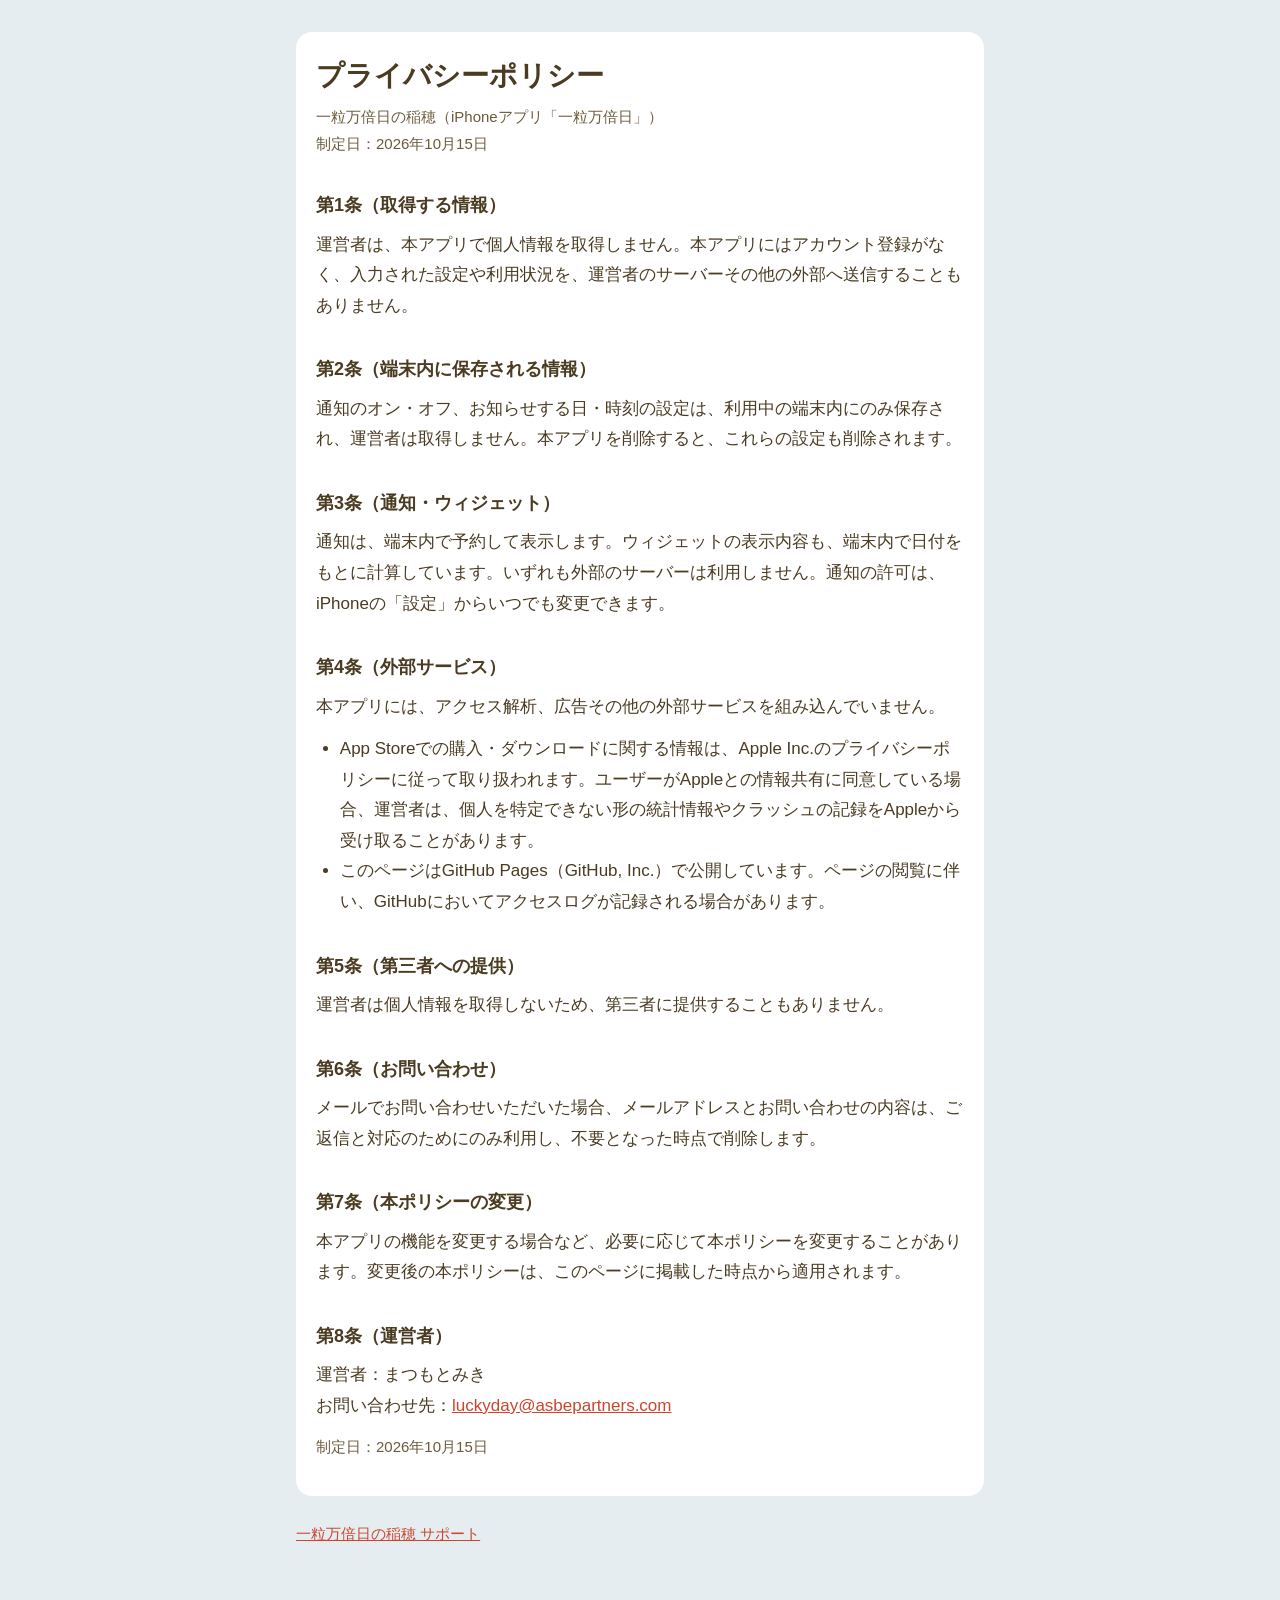
==== privacy.html @ 2892cdfe "一粒万倍日の稲穂のサポートページとプライバシーポリシーを公開する Co-Authored-By: Claude Opus 5.5 <noreply@anthropic.com>" ====
<!doctype html>
<html lang="ja">
<head>
<meta charset="utf-8">
<meta name="viewport" content="width=device-width, initial-scale=1">
<title>プライバシーポリシー | 一粒万倍日の稲穂</title>
<link rel="stylesheet" href="style.css">
</head>
<body>
<main>
  <div class="card">
    <h1>プライバシーポリシー</h1>
    <p class="meta">一粒万倍日の稲穂（iPhoneアプリ「一粒万倍日」）<br>制定日：2026年10月15日</p>

    <h2>第1条（取得する情報）</h2>
    <p>運営者は、本アプリで個人情報を取得しません。本アプリにはアカウント登録がなく、入力された設定や利用状況を、運営者のサーバーその他の外部へ送信することもありません。</p>

    <h2>第2条（端末内に保存される情報）</h2>
    <p>通知のオン・オフ、お知らせする日・時刻の設定は、利用中の端末内にのみ保存され、運営者は取得しません。本アプリを削除すると、これらの設定も削除されます。</p>

    <h2>第3条（通知・ウィジェット）</h2>
    <p>通知は、端末内で予約して表示します。ウィジェットの表示内容も、端末内で日付をもとに計算しています。いずれも外部のサーバーは利用しません。通知の許可は、iPhoneの「設定」からいつでも変更できます。</p>

    <h2>第4条（外部サービス）</h2>
    <p>本アプリには、アクセス解析、広告その他の外部サービスを組み込んでいません。</p>
    <ul>
      <li>App Storeでの購入・ダウンロードに関する情報は、Apple Inc.のプライバシーポリシーに従って取り扱われます。ユーザーがAppleとの情報共有に同意している場合、運営者は、個人を特定できない形の統計情報やクラッシュの記録をAppleから受け取ることがあります。</li>
      <li>このページはGitHub Pages（GitHub, Inc.）で公開しています。ページの閲覧に伴い、GitHubにおいてアクセスログが記録される場合があります。</li>
    </ul>

    <h2>第5条（第三者への提供）</h2>
    <p>運営者は個人情報を取得しないため、第三者に提供することもありません。</p>

    <h2>第6条（お問い合わせ）</h2>
    <p>メールでお問い合わせいただいた場合、メールアドレスとお問い合わせの内容は、ご返信と対応のためにのみ利用し、不要となった時点で削除します。</p>

    <h2>第7条（本ポリシーの変更）</h2>
    <p>本アプリの機能を変更する場合など、必要に応じて本ポリシーを変更することがあります。変更後の本ポリシーは、このページに掲載した時点から適用されます。</p>

    <h2>第8条（運営者）</h2>
    <p>運営者：まつもとみき<br>お問い合わせ先：<a href="mailto:luckyday@asbepartners.com">luckyday@asbepartners.com</a></p>

    <p class="meta">制定日：2026年10月15日</p>
  </div>
  <footer><a href="./">一粒万倍日の稲穂 サポート</a></footer>
</main>
</body>
</html>
---- style.css ----
:root {
  --bg: #E6EDF0;
  --card: #FFFFFF;
  --ink: #4A3B21;
  --ink-soft: #6B5A3A;
  --accent: #CC452E;
}
@media (prefers-color-scheme: dark) {
  :root {
    --bg: #1C2232;
    --card: #262E42;
    --ink: #F5F2E6;
    --ink-soft: #D1D8EC;
    --accent: #F08A73;
  }
}
* { box-sizing: border-box; }
body {
  margin: 0;
  background: var(--bg);
  color: var(--ink);
  font-family: -apple-system, "Hiragino Sans", "Hiragino Kaku Gothic ProN", sans-serif;
  font-size: 17px;
  line-height: 1.8;
}
main {
  max-width: 720px;
  margin: 0 auto;
  padding: 32px 16px 64px;
}
h1 {
  font-family: "Hiragino Mincho ProN", "Yu Mincho", serif;
  font-size: 28px;
  line-height: 1.4;
  margin: 0 0 8px;
}
h2 {
  font-size: 18px;
  margin: 32px 0 8px;
}
p, ul { margin: 0 0 12px; }
ul { padding-left: 1.4em; }
.card {
  background: var(--card);
  border-radius: 16px;
  padding: 24px 20px;
}
.meta { color: var(--ink-soft); font-size: 15px; }
a { color: var(--accent); }
footer {
  margin-top: 24px;
  color: var(--ink-soft);
  font-size: 15px;
}
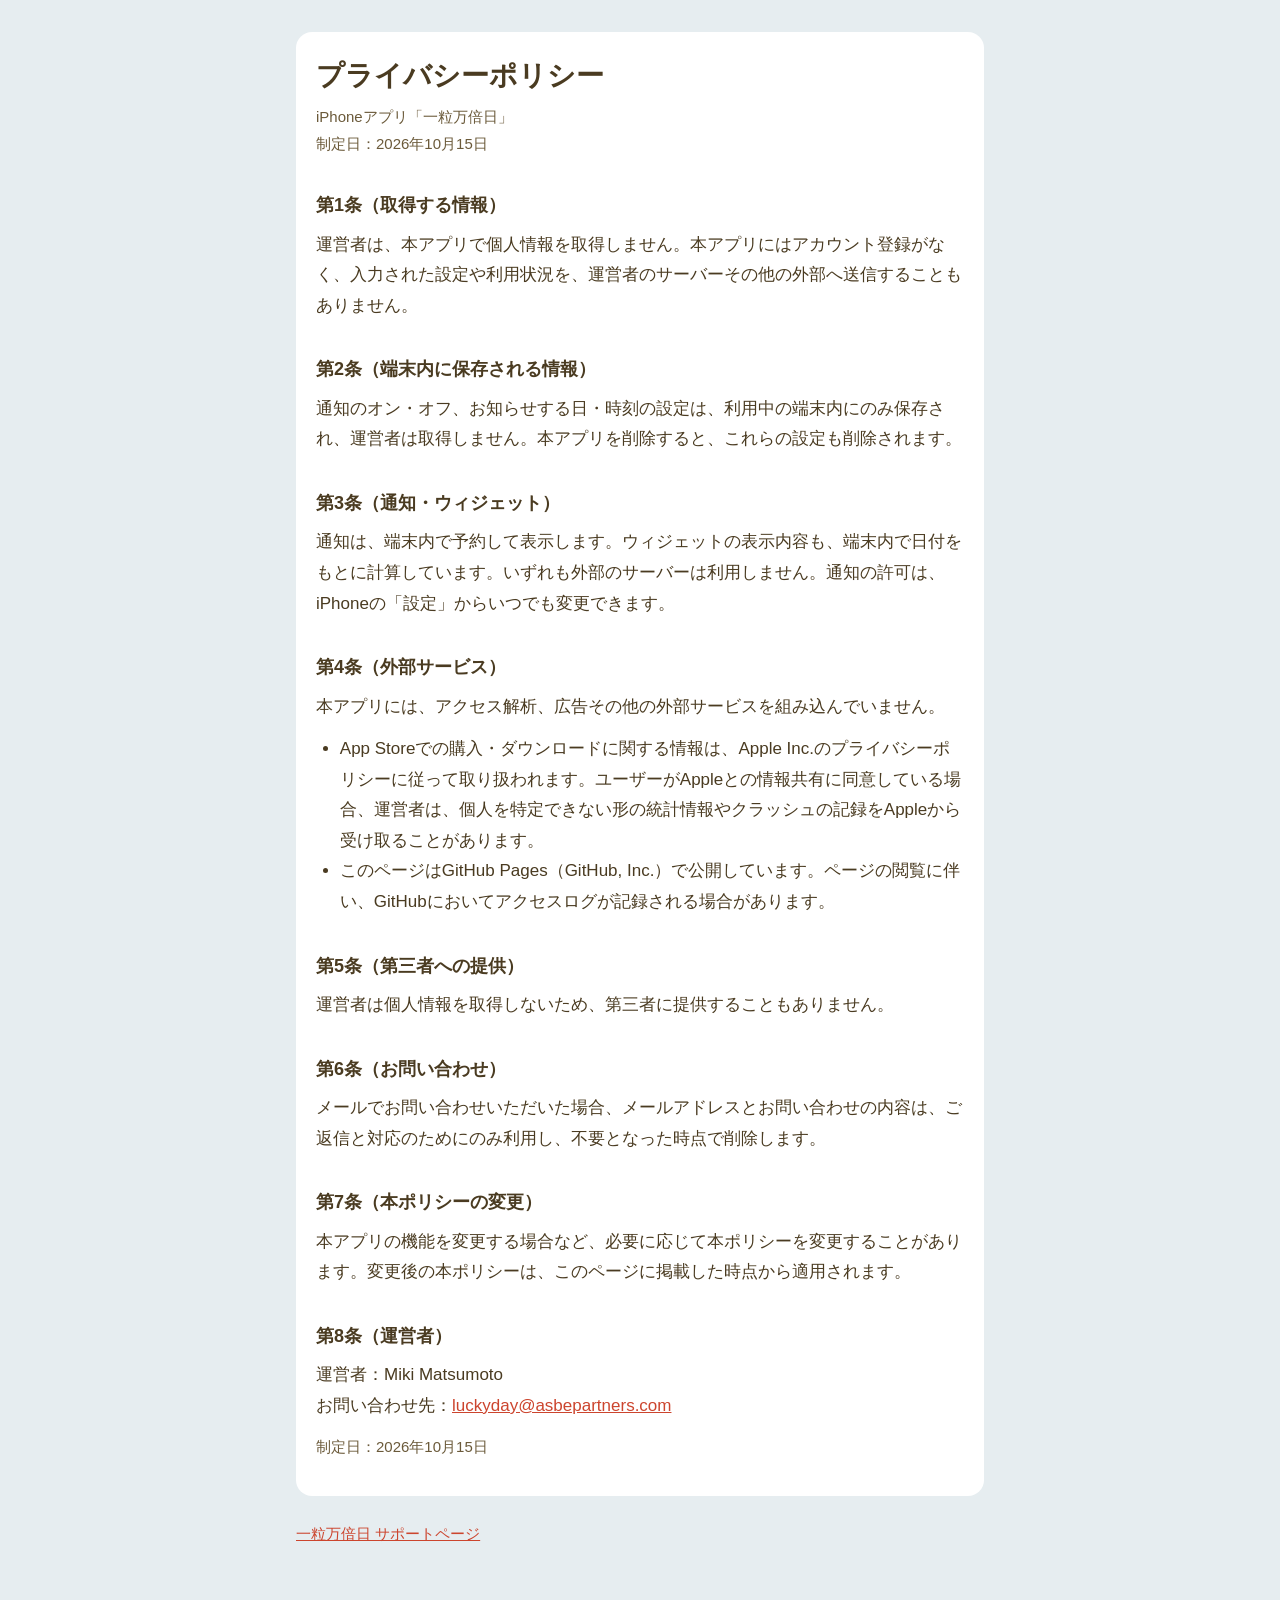
==== commit 626576c3: "アプリ名を「一粒万倍日」に、運営者を販売元と同じ Miki Matsumoto にそろえる Co-Authored-By: Claude Opus 5.5 <noreply@anthropic.com" ====
--- a/privacy.html
+++ b/privacy.html
@@ -3,14 +3,14 @@
 <head>
 <meta charset="utf-8">
 <meta name="viewport" content="width=device-width, initial-scale=1">
-<title>プライバシーポリシー | 一粒万倍日の稲穂</title>
+<title>プライバシーポリシー | 一粒万倍日</title>
 <link rel="stylesheet" href="style.css">
 </head>
 <body>
 <main>
   <div class="card">
     <h1>プライバシーポリシー</h1>
-    <p class="meta">一粒万倍日の稲穂（iPhoneアプリ「一粒万倍日」）<br>制定日：2026年10月15日</p>
+    <p class="meta">iPhoneアプリ「一粒万倍日」<br>制定日：2026年10月15日</p>
 
     <h2>第1条（取得する情報）</h2>
     <p>運営者は、本アプリで個人情報を取得しません。本アプリにはアカウント登録がなく、入力された設定や利用状況を、運営者のサーバーその他の外部へ送信することもありません。</p>
@@ -38,11 +38,11 @@
     <p>本アプリの機能を変更する場合など、必要に応じて本ポリシーを変更することがあります。変更後の本ポリシーは、このページに掲載した時点から適用されます。</p>
 
     <h2>第8条（運営者）</h2>
-    <p>運営者：まつもとみき<br>お問い合わせ先：<a href="mailto:luckyday@asbepartners.com">luckyday@asbepartners.com</a></p>
+    <p>運営者：Miki Matsumoto<br>お問い合わせ先：<a href="mailto:luckyday@asbepartners.com">luckyday@asbepartners.com</a></p>
 
     <p class="meta">制定日：2026年10月15日</p>
   </div>
-  <footer><a href="./">一粒万倍日の稲穂 サポート</a></footer>
+  <footer><a href="./">一粒万倍日 サポートページ</a></footer>
 </main>
 </body>
 </html>
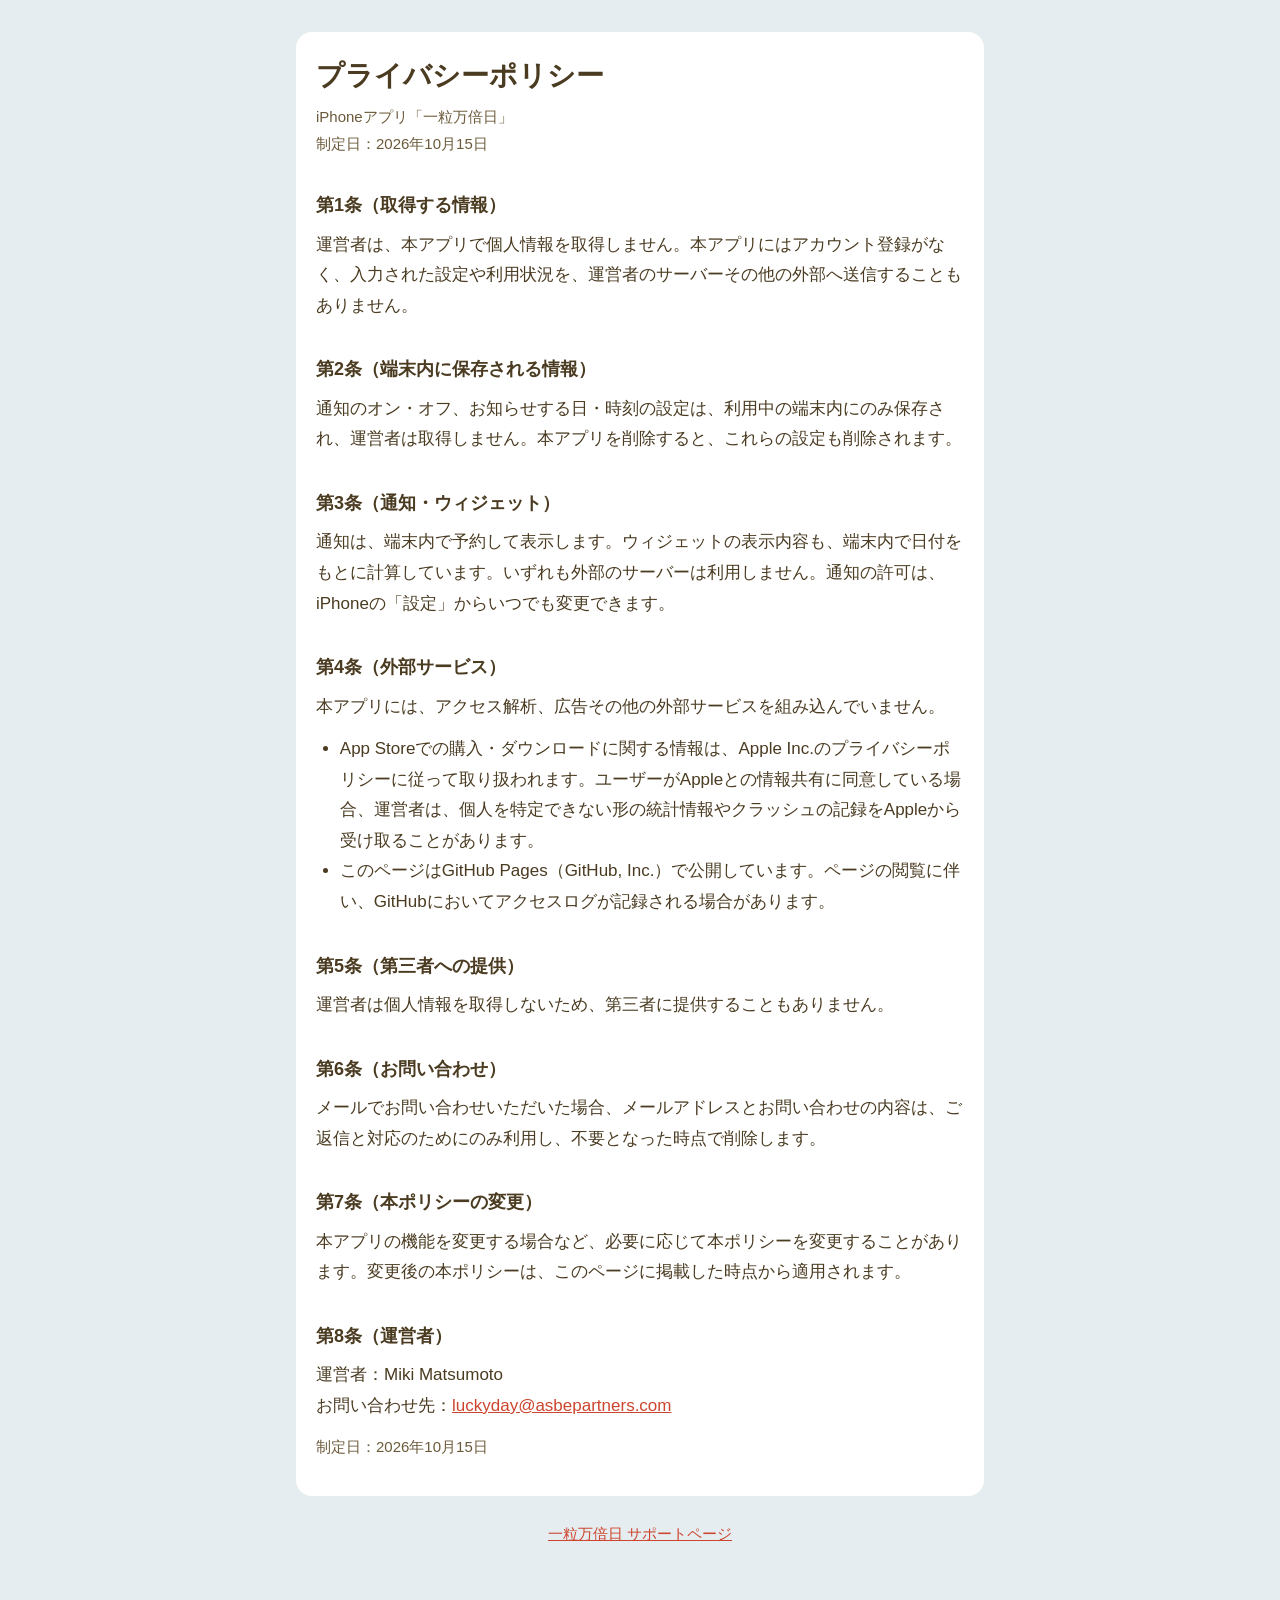
==== commit c995bcee: "古いデザインが残らないよう、style.css の読み込みに版を付ける Co-Authored-By: Claude Opus 5.5 <noreply@anthropic.com>" ====
--- a/privacy.html
+++ b/privacy.html
@@ -4,7 +4,7 @@
 <meta charset="utf-8">
 <meta name="viewport" content="width=device-width, initial-scale=1">
 <title>プライバシーポリシー | 一粒万倍日</title>
-<link rel="stylesheet" href="style.css">
+<link rel="stylesheet" href="style.css?v=2">
 </head>
 <body>
 <main>
--- a/style.css
+++ b/style.css
@@ -49,6 +49,7 @@
 a { color: var(--accent); }
 footer {
   margin-top: 24px;
+  text-align: center;
   color: var(--ink-soft);
   font-size: 15px;
 }
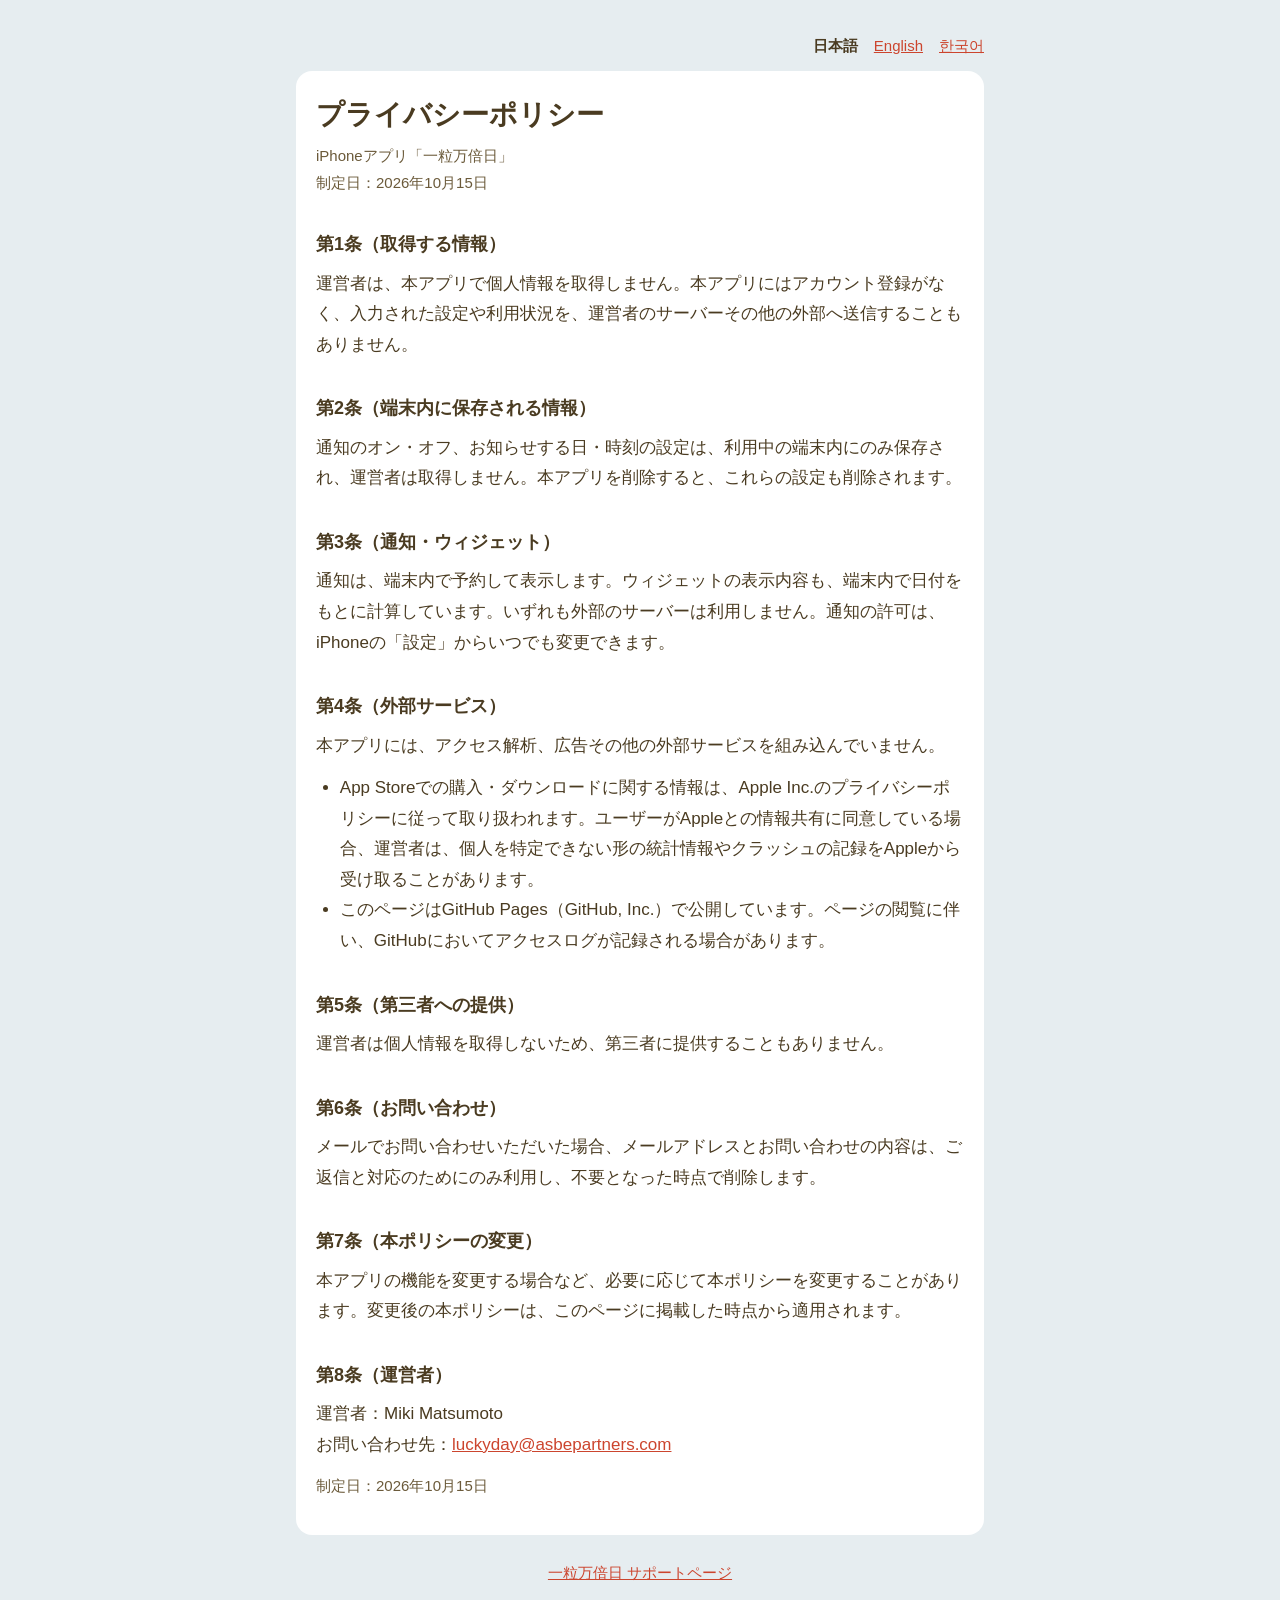
==== commit d2805556: "英語版・韓国語版のサポートページとプライバシーポリシーを足す en/ と ko/ に、サポートとプライバシーポリシーの訳を置く。各ページの上に言語の切り替えを付ける。 翻訳版には、意味が違うときは日本" ====
--- a/privacy.html
+++ b/privacy.html
@@ -4,10 +4,11 @@
 <meta charset="utf-8">
 <meta name="viewport" content="width=device-width, initial-scale=1">
 <title>プライバシーポリシー | 一粒万倍日</title>
-<link rel="stylesheet" href="style.css?v=2">
+<link rel="stylesheet" href="style.css?v=3">
 </head>
 <body>
 <main>
+  <nav class="lang"><span>日本語</span><a href="en/privacy.html" hreflang="en">English</a><a href="ko/privacy.html" hreflang="ko">한국어</a></nav>
   <div class="card">
     <h1>プライバシーポリシー</h1>
     <p class="meta">iPhoneアプリ「一粒万倍日」<br>制定日：2026年10月15日</p>
--- a/style.css
+++ b/style.css
@@ -53,3 +53,13 @@
   color: var(--ink-soft);
   font-size: 15px;
 }
+.lang {
+  display: flex;
+  justify-content: flex-end;
+  gap: 16px;
+  margin-bottom: 12px;
+  font-size: 15px;
+  color: var(--ink-soft);
+}
+.lang span { font-weight: 600; color: var(--ink); }
+:lang(ko) { word-break: keep-all; }   /* 韓国語は単語の途中で改行しない */
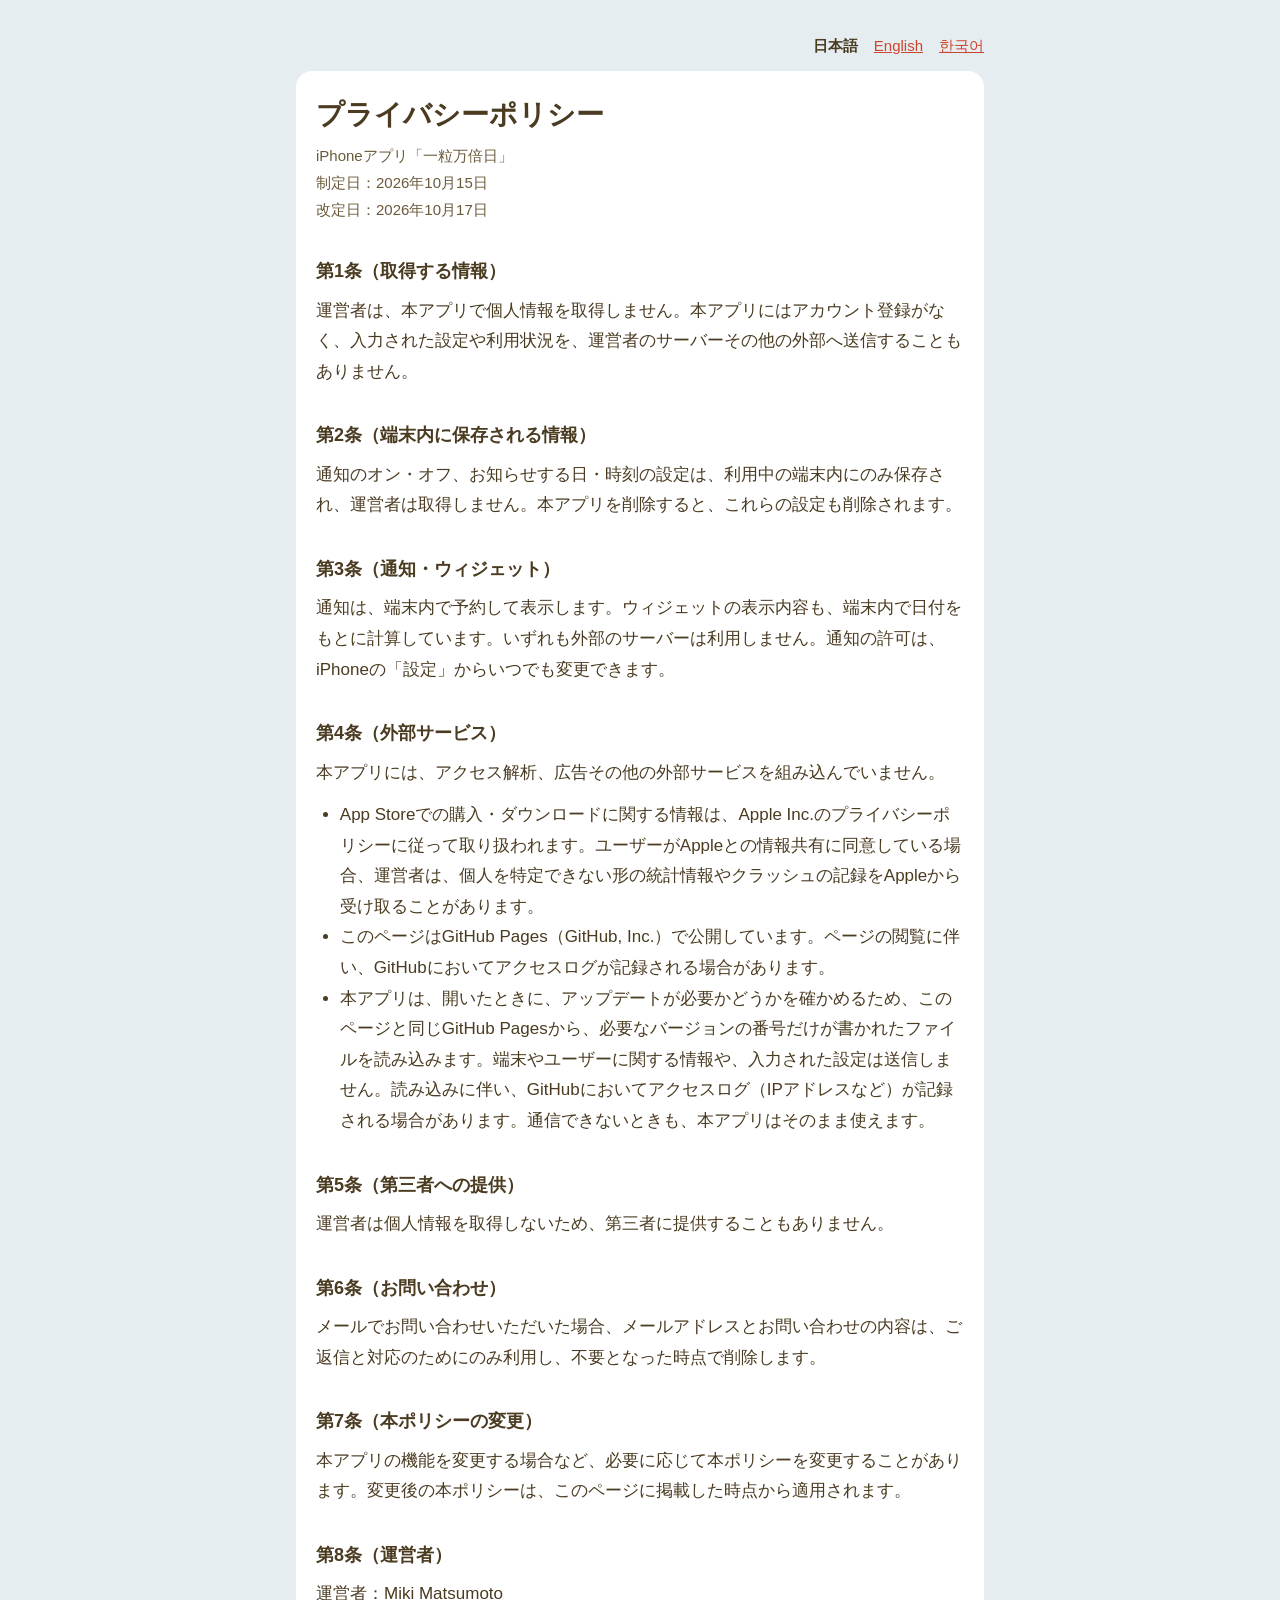
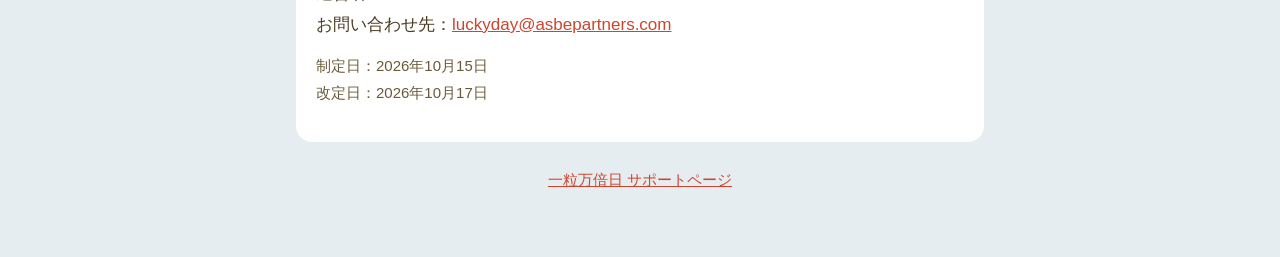
==== commit a86f8ac0: "強制アップデート用の app-config.json を置き、プライバシーポリシーに通信のことを書く Co-Authored-By: Claude Opus 5.5 <noreply@anthropi" ====
--- a/privacy.html
+++ b/privacy.html
@@ -11,7 +11,7 @@
   <nav class="lang"><span>日本語</span><a href="en/privacy.html" hreflang="en">English</a><a href="ko/privacy.html" hreflang="ko">한국어</a></nav>
   <div class="card">
     <h1>プライバシーポリシー</h1>
-    <p class="meta">iPhoneアプリ「一粒万倍日」<br>制定日：2026年10月15日</p>
+    <p class="meta">iPhoneアプリ「一粒万倍日」<br>制定日：2026年10月15日<br>改定日：2026年10月17日</p>
 
     <h2>第1条（取得する情報）</h2>
     <p>運営者は、本アプリで個人情報を取得しません。本アプリにはアカウント登録がなく、入力された設定や利用状況を、運営者のサーバーその他の外部へ送信することもありません。</p>
@@ -27,6 +27,7 @@
     <ul>
       <li>App Storeでの購入・ダウンロードに関する情報は、Apple Inc.のプライバシーポリシーに従って取り扱われます。ユーザーがAppleとの情報共有に同意している場合、運営者は、個人を特定できない形の統計情報やクラッシュの記録をAppleから受け取ることがあります。</li>
       <li>このページはGitHub Pages（GitHub, Inc.）で公開しています。ページの閲覧に伴い、GitHubにおいてアクセスログが記録される場合があります。</li>
+      <li>本アプリは、開いたときに、アップデートが必要かどうかを確かめるため、このページと同じGitHub Pagesから、必要なバージョンの番号だけが書かれたファイルを読み込みます。端末やユーザーに関する情報や、入力された設定は送信しません。読み込みに伴い、GitHubにおいてアクセスログ（IPアドレスなど）が記録される場合があります。通信できないときも、本アプリはそのまま使えます。</li>
     </ul>
 
     <h2>第5条（第三者への提供）</h2>
@@ -41,7 +42,7 @@
     <h2>第8条（運営者）</h2>
     <p>運営者：Miki Matsumoto<br>お問い合わせ先：<a href="mailto:luckyday@asbepartners.com">luckyday@asbepartners.com</a></p>
 
-    <p class="meta">制定日：2026年10月15日</p>
+    <p class="meta">制定日：2026年10月15日<br>改定日：2026年10月17日</p>
   </div>
   <footer><a href="./">一粒万倍日 サポートページ</a></footer>
 </main>
